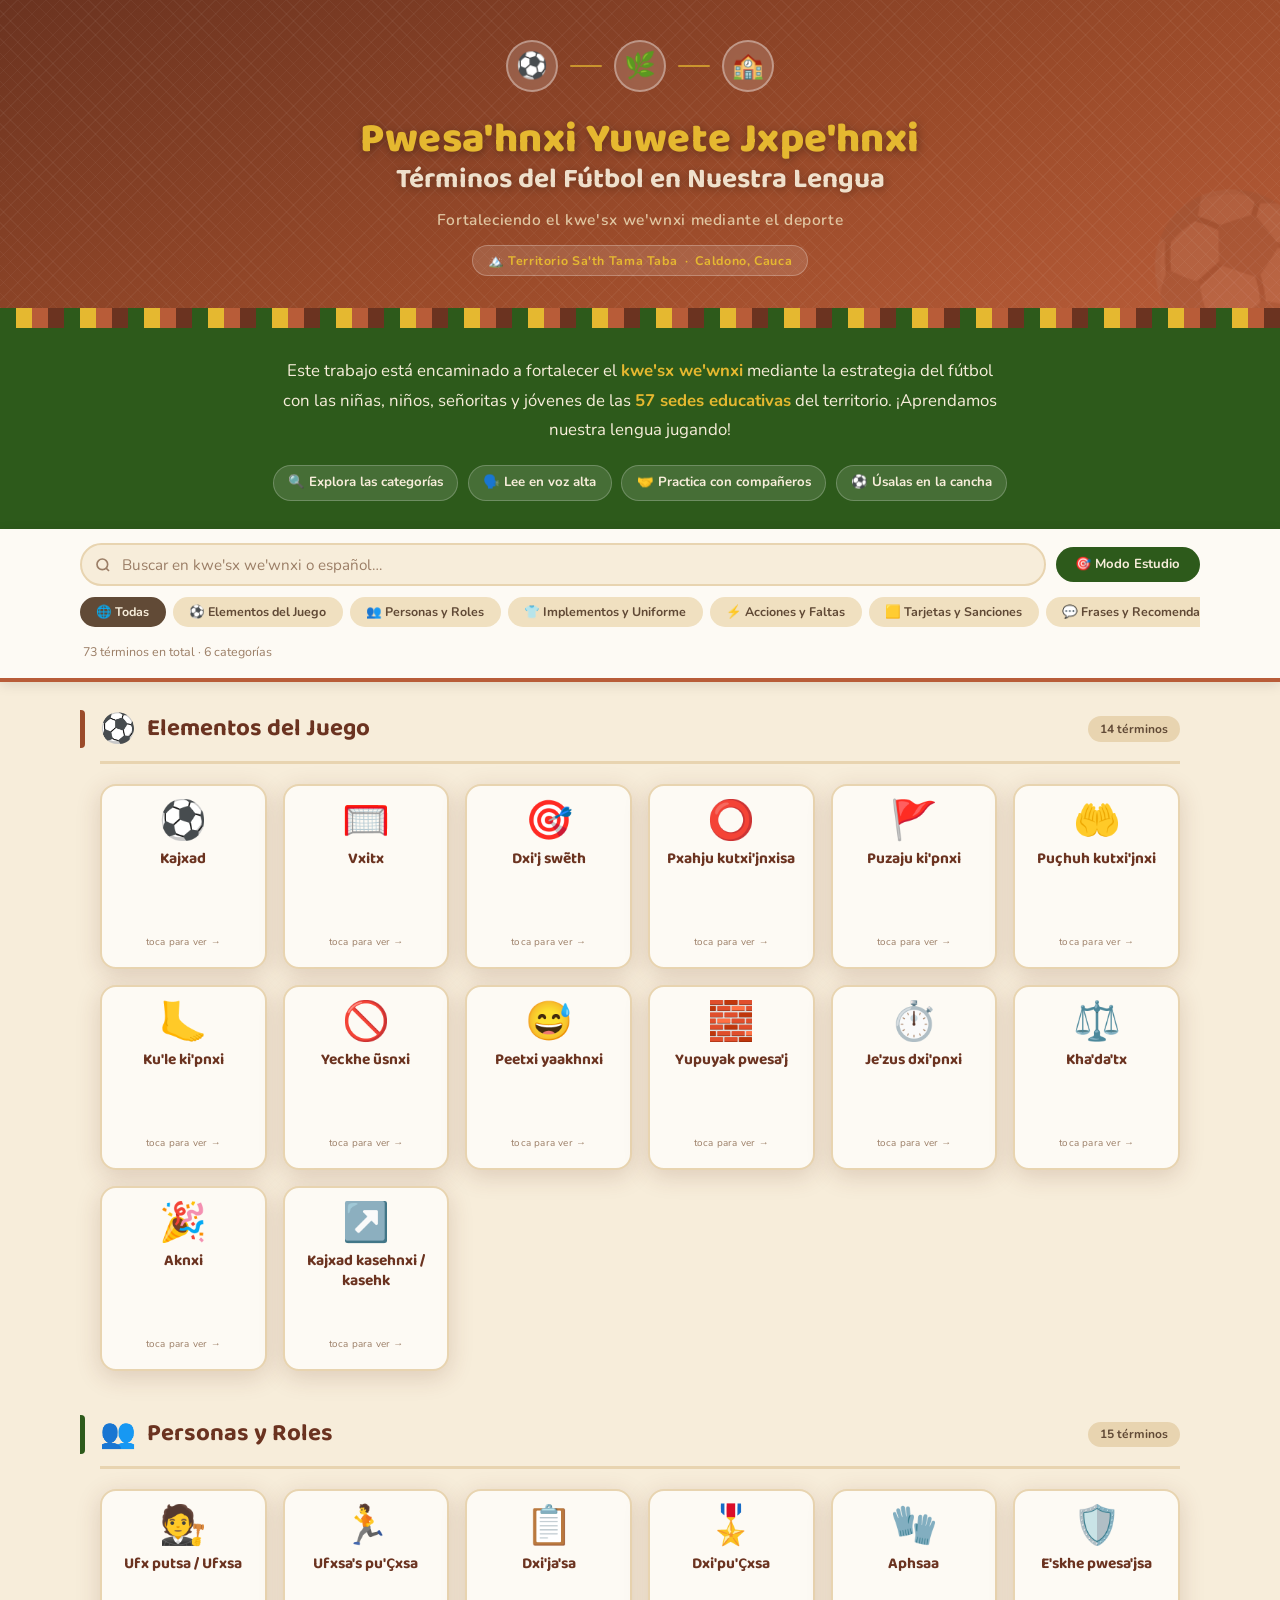
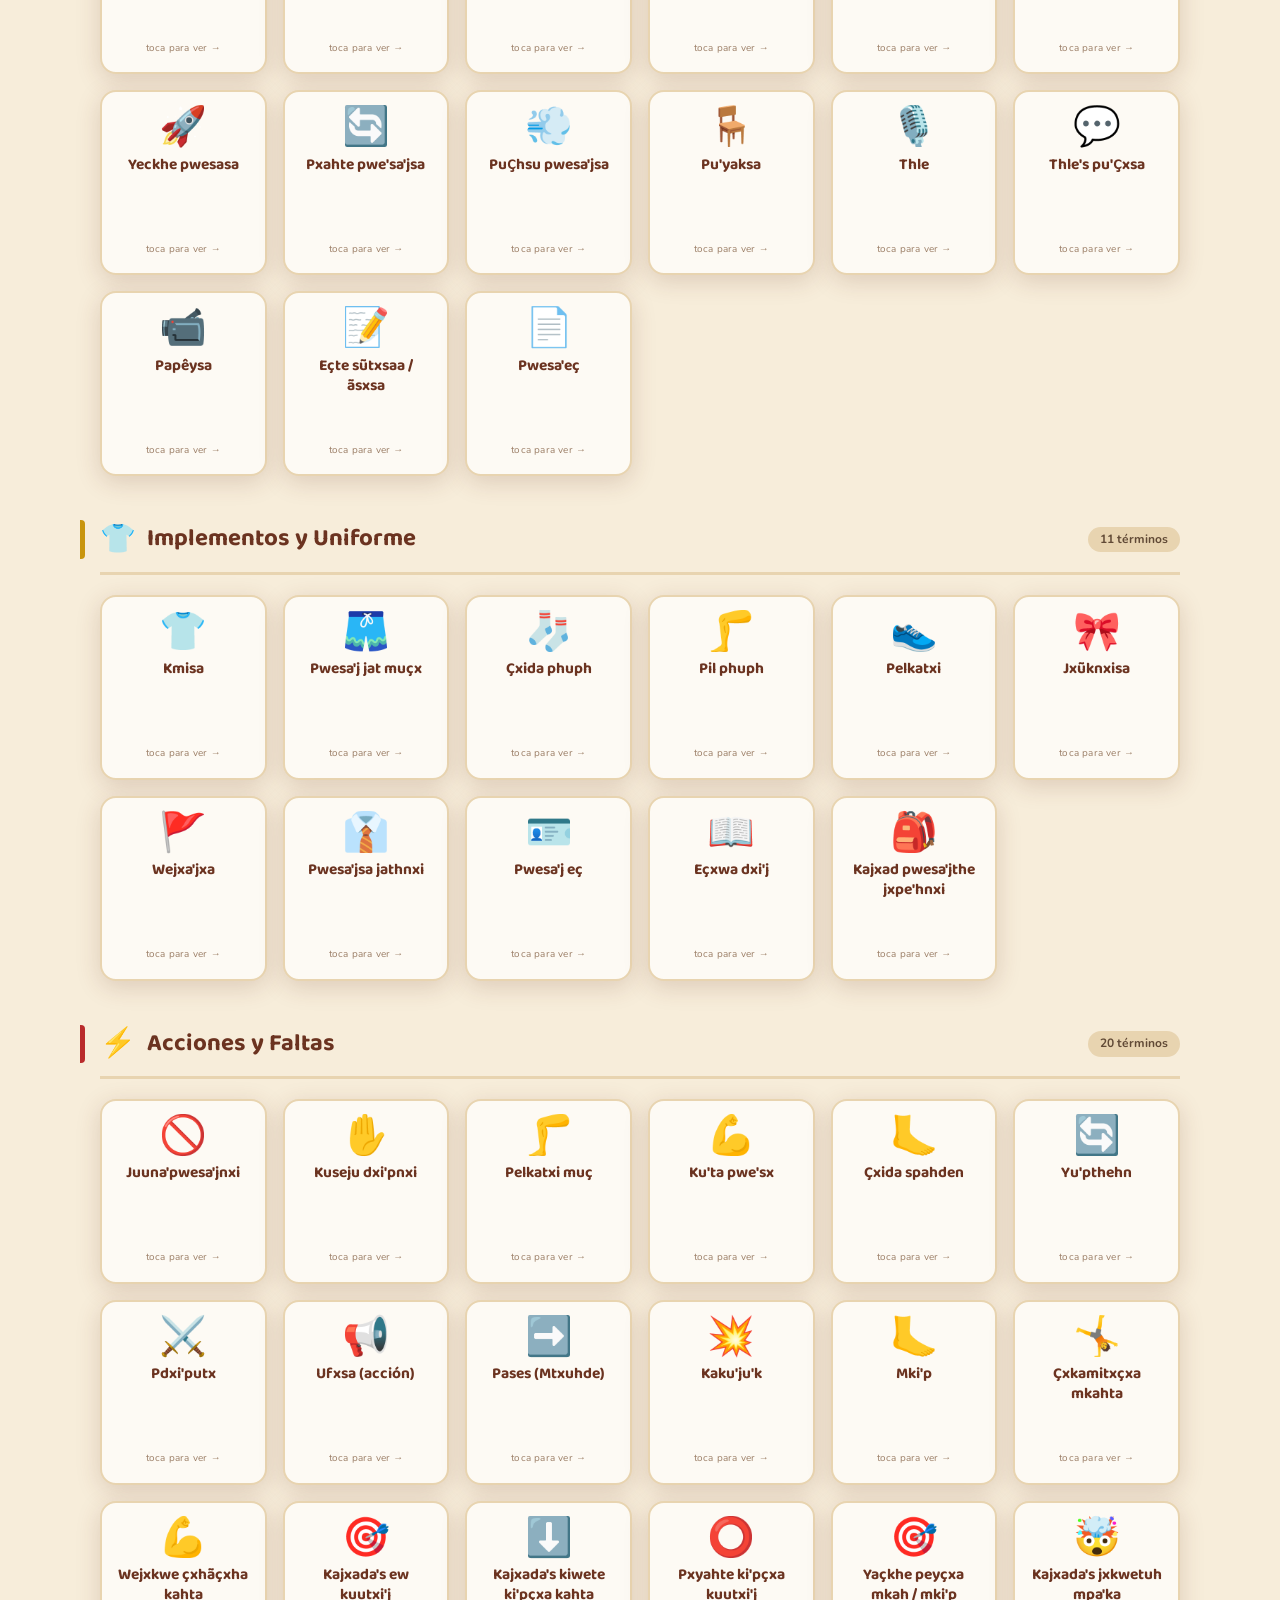
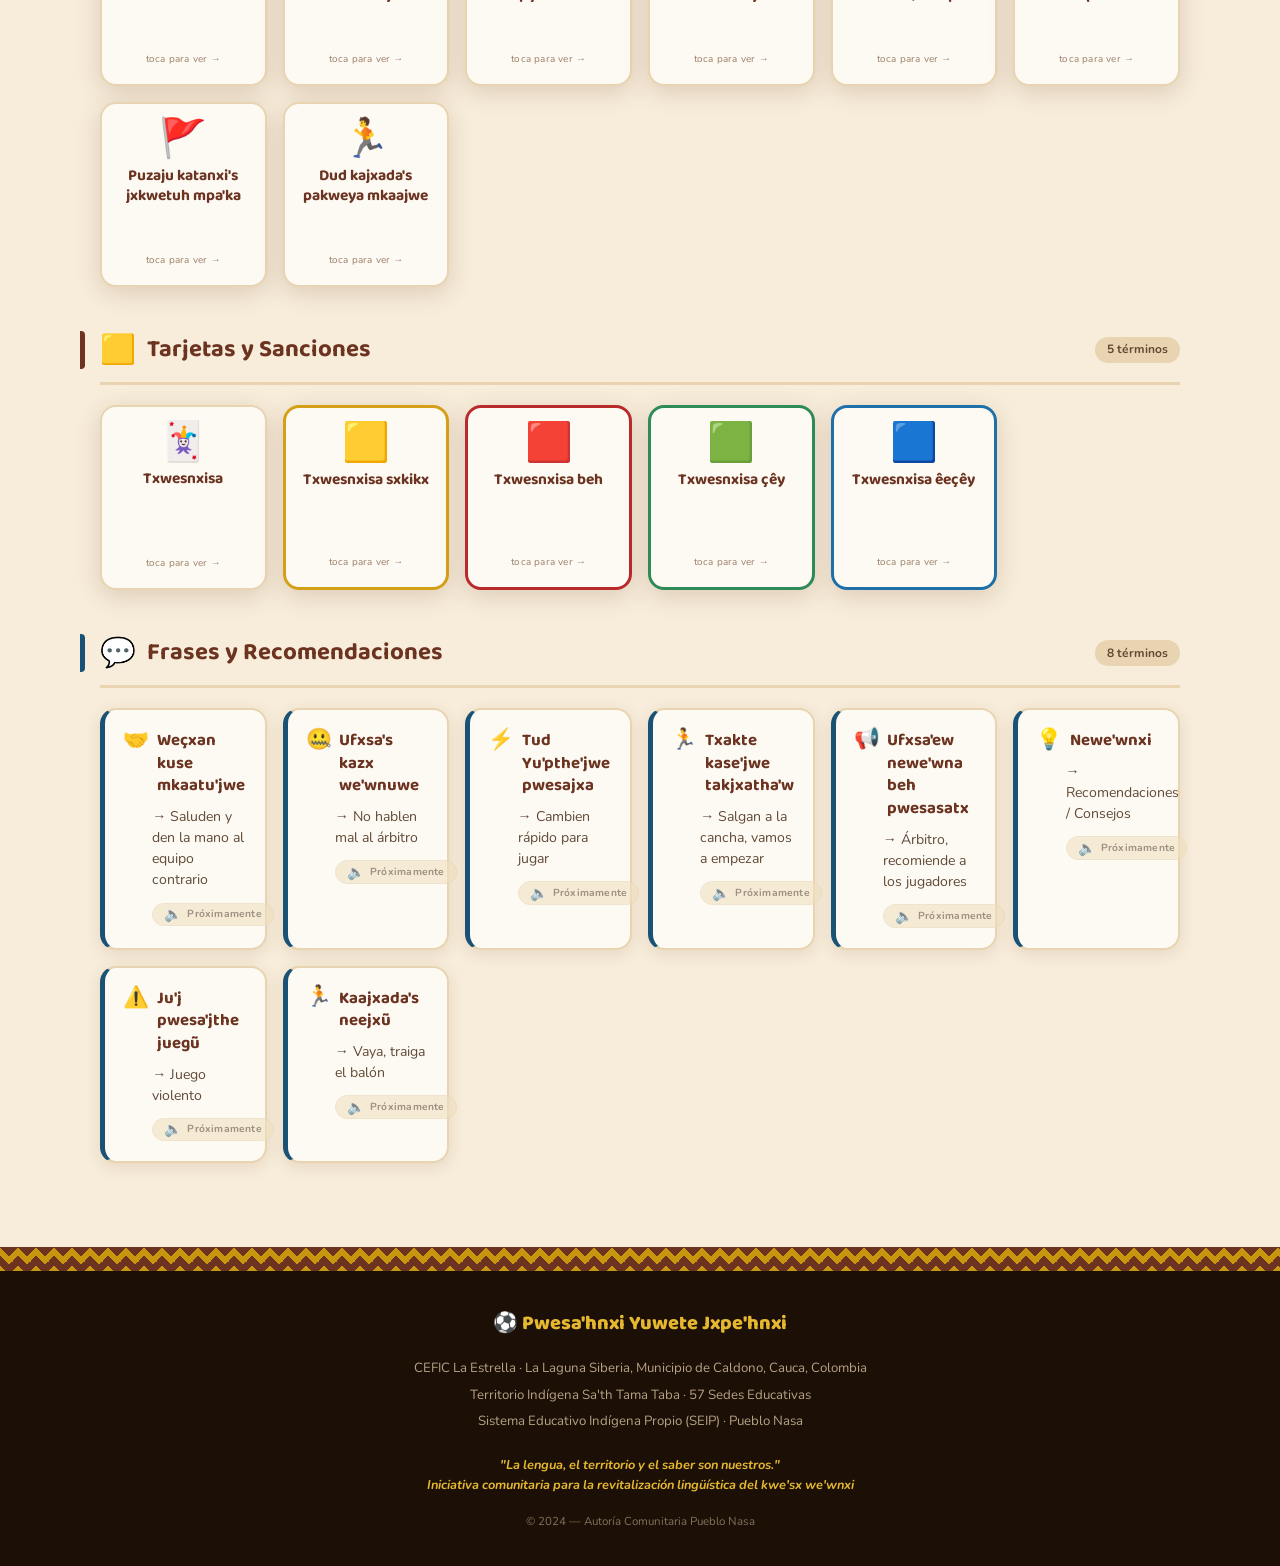
==== index.html @ 9bdb4d35 "Add files via upload" ====
<!DOCTYPE html>
<html lang="es">
<head>
  <meta charset="UTF-8">
  <meta name="viewport" content="width=device-width, initial-scale=1.0">
  <meta name="description" content="Vocabulario de fútbol en kwe'sx we'wnxi — Territorio Sa'th Tama Taba, Caldono, Cauca">
  <meta name="theme-color" content="#6B3320">

  <title>Pwesa'hnxi Yuwete Jxpe'hnxi — Términos del Fútbol</title>

  <!-- Fuentes: Baloo 2 (títulos) + Nunito (cuerpo) -->
  <link rel="preconnect" href="https://fonts.googleapis.com">
  <link rel="preconnect" href="https://fonts.gstatic.com" crossorigin>
  <link href="https://fonts.googleapis.com/css2?family=Baloo+2:wght@500;700;800&family=Nunito:ital,wght@0,400;0,600;0,700;1,400&display=swap" rel="stylesheet">

  <!-- Estilos modulares -->
  <link rel="stylesheet" href="css/variables.css">
  <link rel="stylesheet" href="css/layout.css">
  <link rel="stylesheet" href="css/controls.css">
  <link rel="stylesheet" href="css/cards.css">
  <link rel="stylesheet" href="css/print.css">
</head>

<body>

  <!-- ============================================================
       HEADER
  ============================================================ -->
  <header>
    <div class="header-contenido">
      <div class="header-emblemas">
        <div class="emblema" title="Fútbol" aria-hidden="true">⚽</div>
        <div class="emblema-linea" aria-hidden="true"></div>
        <div class="emblema" title="Pueblo Nasa" aria-hidden="true">🌿</div>
        <div class="emblema-linea" aria-hidden="true"></div>
        <div class="emblema" title="CEFIC La Estrella" aria-hidden="true">🏫</div>
      </div>

      <h1 class="titulo-principal">
        <span class="titulo-nasa">Pwesa'hnxi Yuwete Jxpe'hnxi</span>
        <span class="titulo-esp">Términos del Fútbol en Nuestra Lengua</span>
      </h1>

      <p class="header-subtitulo">
        Fortaleciendo el kwe'sx we'wnxi mediante el deporte
      </p>

      <div class="header-territorio">
        🏔️ Territorio Sa'th Tama Taba &nbsp;·&nbsp; Caldono, Cauca
      </div>
    </div>
  </header>

  <!-- Separador geométrico tipo tejido nasa -->
  <div class="patron-nasa-2" aria-hidden="true"></div>

  <!-- ============================================================
       SECCIÓN INTRODUCTORIA
  ============================================================ -->
  <section class="intro" aria-label="Introducción al proyecto">
    <p class="intro-texto">
      Este trabajo está encaminado a fortalecer el
      <strong>kwe'sx we'wnxi</strong> mediante la estrategia del fútbol
      con las niñas, niños, señoritas y jóvenes de las
      <strong>57 sedes educativas</strong> del territorio.
      ¡Aprendamos nuestra lengua jugando!
    </p>
    <div class="intro-pasos" role="list" aria-label="Pasos para usar esta guía">
      <div class="paso" role="listitem">🔍 Explora las categorías</div>
      <div class="paso" role="listitem">🗣️ Lee en voz alta</div>
      <div class="paso" role="listitem">🤝 Practica con compañeros</div>
      <div class="paso" role="listitem">⚽ Úsalas en la cancha</div>
    </div>
  </section>

  <!-- ============================================================
       CONTROLES (buscador + tabs de categorías — sticky)
  ============================================================ -->
  <div class="controles" id="controles">
    <div class="controles-inner">

      <div class="fila-busqueda">
        <input
          type="search"
          class="buscador"
          id="buscador"
          placeholder="Buscar en kwe'sx we'wnxi o español…"
          autocomplete="off"
          aria-label="Buscar palabras en kwe'sx we'wnxi o español"
        >
        <button
          class="btn-estudio"
          id="btnEstudio"
          aria-pressed="false"
        >
          🎯 Modo Estudio
        </button>
      </div>

      <div
        class="indicador-estudio"
        id="indicadorEstudio"
        role="status"
        aria-live="polite"
      >
        🎯 MODO ESTUDIO ACTIVO — ¡Intenta recordar la palabra antes de voltear la tarjeta!
      </div>

      <nav
        class="tabs-categorias"
        id="tabsCategorias"
        role="tablist"
        aria-label="Filtrar por categoría de vocabulario"
      >
        <!-- Generado dinámicamente por app.js -->
      </nav>

      <div class="conteo-resultados" id="conteoResultados" aria-live="polite"></div>
    </div>
  </div>

  <!-- ============================================================
       CONTENIDO PRINCIPAL — Generado por render.js
  ============================================================ -->
  <main class="contenido-principal" id="contenidoPrincipal" role="main">
    <!-- Las secciones y tarjetas se insertan aquí por JavaScript -->

    <div class="sin-resultados" id="sinResultados" aria-live="assertive" hidden>
      <div class="sin-resultados-icono" aria-hidden="true">🔍</div>
      <p>No se encontraron palabras para
        "<strong id="terminoBuscado"></strong>"
      </p>
      <p class="sin-resultados-ayuda">
        Intenta buscar en kwe'sx we'wnxi o en español.
      </p>
    </div>
  </main>

  <!-- Separador -->
  <div class="patron-nasa" aria-hidden="true"></div>

  <!-- ============================================================
       FOOTER
  ============================================================ -->
  <footer>
    <div class="footer-inner">
      <div class="footer-logo">⚽ Pwesa'hnxi Yuwete Jxpe'hnxi</div>
      <div class="footer-info">
        CEFIC La Estrella · La Laguna Siberia, Municipio de Caldono, Cauca, Colombia<br>
        Territorio Indígena Sa'th Tama Taba · 57 Sedes Educativas<br>
        Sistema Educativo Indígena Propio (SEIP) · Pueblo Nasa
      </div>
      <div class="footer-declaracion">
        "La lengua, el territorio y el saber son nuestros."<br>
        Iniciativa comunitaria para la revitalización lingüística del kwe'sx we'wnxi
      </div>
      <div class="footer-año">© 2024 — Autoría Comunitaria Pueblo Nasa</div>
    </div>
  </footer>

  <!-- ============================================================
       SCRIPTS — Orden de carga importante:
       1. data.js     → define el vocabulario (CATEGORIAS)
       2. audio.js    → define AudioManager (necesita data)
       3. render.js   → funciones de DOM (necesita data + audio)
       4. app.js      → inicializa todo (necesita los tres anteriores)
  ============================================================ -->
  <script src="js/data.js"></script>
  <script src="js/audio.js"></script>
  <script src="js/render.js"></script>
  <script src="js/app.js"></script>

</body>
</html>
---- css/variables.css ----
/*
 * variables.css
 * ─────────────────────────────────────────────────────────────
 * TOKENS DE DISEÑO — Pwesa'hnxi Yuwete Jxpe'hnxi
 * Aquí viven todos los valores reutilizables del sistema visual.
 * Para cambiar el aspecto de la página, edita solo este archivo.
 * ─────────────────────────────────────────────────────────────
 */

:root {

  /* ============================================================
     PALETA DE COLORES — Inspirada en la tierra y el territorio
     del Pueblo Nasa, Caldono, Cauca
  ============================================================ */

  /* Tonos tierra */
  --arcilla:        #6B3320;   /* Café arcilla oscuro — color principal */
  --terracota:      #B85C38;   /* Terracota — acento primario */
  --tierra:         #9B4B2A;   /* Tierra media */
  --tierra-clara:   #D2876A;   /* Tierra suave */

  /* Verdes del bosque */
  --bosque:         #2D5A1B;   /* Verde bosque — categoría Roles */
  --bosque-claro:   #4A8B35;   /* Verde medio */
  --hoja:           #7AB648;   /* Verde hoja */

  /* Amarillos del maíz */
  --maiz:           #C8950E;   /* Amarillo maíz oscuro */
  --maiz-claro:     #E5B830;   /* Amarillo maíz claro */

  /* Neutros cálidos */
  --crema:          #F7EDDA;   /* Fondo base */
  --crema-oscura:   #E8D4B0;   /* Bordes y separadores */
  --crema-media:    #F0E0C0;   /* Fondos secundarios */
  --blanco:         #FDFAF4;   /* Blanco cálido */
  --negro:          #1C0F06;   /* Negro tierra */
  --gris:           #614A36;   /* Texto secundario */
  --gris-claro:     #9B7E66;   /* Texto terciario */

  /* Colores semánticos (sanciones, estados) */
  --rojo-falta:     #B92B2B;   /* Faltas, tarjeta roja */
  --amarillo-tarj:  #D4A017;   /* Tarjeta amarilla */
  --verde-tarj:     #2E8B57;   /* Tarjeta verde */
  --azul-tarj:      #1F6FA8;   /* Tarjeta azul */
  --azul-frase:     #1A5276;   /* Frases y recomendaciones */

  /* ============================================================
     TIPOGRAFÍA
  ============================================================ */
  --font-titulo:    'Baloo 2', 'Comic Sans MS', cursive;
  --font-cuerpo:    'Nunito', 'Trebuchet MS', sans-serif;

  /* ============================================================
     SOMBRAS
  ============================================================ */
  --sombra-suave:   0 4px 16px rgba(107, 51, 32, 0.12);
  --sombra-carta:   0 6px 24px rgba(107, 51, 32, 0.18);
  --sombra-activo:  0 10px 32px rgba(107, 51, 32, 0.28);
  --sombra-sticky:  0 3px 12px rgba(0, 0, 0, 0.10);

  /* ============================================================
     BORDES Y RADIOS
  ============================================================ */
  --radio:          16px;
  --radio-sm:       10px;
  --radio-pill:     50px;

  /* ============================================================
     TRANSICIONES
  ============================================================ */
  --transicion-rapida:  0.18s ease;
  --transicion-media:   0.28s ease;
  --transicion-flip:    0.5s cubic-bezier(0.4, 0, 0.2, 1);
}


/* ============================================================
   RESET Y BASE GLOBAL
============================================================ */
*, *::before, *::after {
  box-sizing: border-box;
  margin: 0;
  padding: 0;
}

html {
  scroll-behavior: smooth;
}

body {
  font-family: var(--font-cuerpo);
  background-color: var(--crema);
  color: var(--negro);
  min-height: 100vh;
  line-height: 1.6;
  overflow-x: hidden;
}

/* Accesibilidad: foco visible claro para teclado */
:focus-visible {
  outline: 3px solid var(--maiz-claro);
  outline-offset: 3px;
  border-radius: var(--radio-sm);
}
---- css/layout.css ----
/*
 * layout.css
 * ─────────────────────────────────────────────────────────────
 * Estructura general de la página:
 * Header · Patrones geométricos · Intro · Contenido principal · Footer
 * ─────────────────────────────────────────────────────────────
 */


/* ============================================================
   PATRONES GEOMÉTRICOS TIPO TEJIDO NASA
   Usados como separadores entre secciones.
   Inspirados en los rombos y franjas del tejido tradicional.
============================================================ */

/* Patrón de rombos (diamante) en tonos tierra y maíz */
.patron-nasa {
  --d: 18px;
  height: 24px;
  background-color: var(--maiz);
  background-image:
    linear-gradient(135deg, var(--arcilla) 25%, transparent 25%),
    linear-gradient(225deg, var(--arcilla) 25%, transparent 25%),
    linear-gradient(315deg, var(--arcilla) 25%, transparent 25%),
    linear-gradient(45deg,  var(--arcilla) 25%, transparent 25%);
  background-size: var(--d) var(--d);
  background-position:
    calc(var(--d) / 2) 0,
    calc(var(--d) / 2) 0,
    0 0,
    0 0;
}

/* Franja tricolor tipo wristband tradicional nasa */
.patron-nasa-2 {
  height: 20px;
  background: repeating-linear-gradient(
    90deg,
    var(--bosque)     0px,  var(--bosque)     16px,
    var(--maiz-claro) 16px, var(--maiz-claro) 32px,
    var(--terracota)  32px, var(--terracota)  48px,
    var(--arcilla)    48px, var(--arcilla)    64px
  );
}


/* ============================================================
   HEADER
============================================================ */
header {
  background: linear-gradient(160deg, var(--arcilla) 0%, var(--tierra) 60%, var(--terracota) 100%);
  color: var(--crema);
  position: relative;
  overflow: hidden;
}

/* Textura de tejido sutil en el fondo */
header::before {
  content: '';
  position: absolute;
  inset: 0;
  background-image:
    repeating-linear-gradient(
       45deg, rgba(255,255,255,0.04) 0px, rgba(255,255,255,0.04) 1px,
       transparent 1px, transparent 10px
    ),
    repeating-linear-gradient(
      -45deg, rgba(255,255,255,0.04) 0px, rgba(255,255,255,0.04) 1px,
       transparent 1px, transparent 10px
    );
  pointer-events: none;
}

/* Balón decorativo de fondo */
header::after {
  content: '⚽';
  position: absolute;
  right: -40px;
  bottom: -30px;
  font-size: 140px;
  opacity: 0.06;
  pointer-events: none;
  line-height: 1;
}

.header-contenido {
  position: relative;
  z-index: 1;
  padding: 2.5rem 1.5rem 2rem;
  text-align: center;
  max-width: 860px;
  margin: 0 auto;
}

/* Fila de emblemas circulares */
.header-emblemas {
  display: flex;
  align-items: center;
  justify-content: center;
  gap: 0.75rem;
  margin-bottom: 1.5rem;
}

.emblema {
  width: 52px;
  height: 52px;
  background: rgba(255, 255, 255, 0.15);
  border: 2px solid rgba(255, 255, 255, 0.35);
  border-radius: 50%;
  display: flex;
  align-items: center;
  justify-content: center;
  font-size: 1.6rem;
  backdrop-filter: blur(4px);
  flex-shrink: 0;
}

.emblema-linea {
  height: 2px;
  width: 32px;
  background: var(--maiz-claro);
  border-radius: 2px;
  opacity: 0.7;
}

/* Títulos del header */
.titulo-principal {
  font-family: var(--font-titulo);
  font-weight: 800;
  line-height: 1.15;
  color: var(--crema);
  text-shadow: 1px 2px 10px rgba(0, 0, 0, 0.35);
  margin-bottom: 0.75rem;
}

.titulo-nasa {
  font-size: clamp(1.5rem, 5.5vw, 2.6rem);
  color: var(--maiz-claro);
  display: block;
  letter-spacing: 0.01em;
}

.titulo-esp {
  font-size: clamp(1.05rem, 3.5vw, 1.75rem);
  display: block;
  font-weight: 700;
  opacity: 0.92;
}

.header-subtitulo {
  font-size: clamp(0.78rem, 2.5vw, 0.97rem);
  color: var(--crema-oscura);
  font-weight: 600;
  letter-spacing: 0.04em;
  opacity: 0.9;
}

/* Etiqueta pill del territorio */
.header-territorio {
  display: inline-flex;
  align-items: center;
  gap: 0.4rem;
  background: rgba(255, 255, 255, 0.12);
  border: 1px solid rgba(255, 255, 255, 0.25);
  border-radius: var(--radio-pill);
  padding: 0.3rem 0.9rem;
  font-size: 0.78rem;
  font-weight: 700;
  color: var(--maiz-claro);
  margin-top: 0.75rem;
  letter-spacing: 0.05em;
}


/* ============================================================
   SECCIÓN INTRODUCTORIA
============================================================ */
.intro {
  background: var(--bosque);
  color: var(--crema);
  padding: 1.75rem 1.5rem;
  text-align: center;
}

.intro-texto {
  max-width: 720px;
  margin: 0 auto;
  font-size: clamp(0.9rem, 2.5vw, 1.05rem);
  line-height: 1.75;
}

.intro-texto strong {
  color: var(--maiz-claro);
}

/* Pasos de uso en pills */
.intro-pasos {
  display: flex;
  flex-wrap: wrap;
  gap: 0.6rem;
  justify-content: center;
  margin-top: 1.25rem;
}

.paso {
  background: rgba(255, 255, 255, 0.12);
  border: 1px solid rgba(255, 255, 255, 0.22);
  border-radius: var(--radio-pill);
  padding: 0.4rem 0.9rem;
  font-size: 0.83rem;
  font-weight: 700;
  display: flex;
  align-items: center;
  gap: 0.35rem;
  transition: background var(--transicion-rapida);
}

.paso:hover {
  background: rgba(255, 255, 255, 0.2);
}


/* ============================================================
   CONTENIDO PRINCIPAL
============================================================ */
.contenido-principal {
  max-width: 1120px;
  margin: 0 auto;
  padding: 1.75rem 1.25rem 2.5rem;
}


/* ============================================================
   SECCIONES DE CATEGORÍA
============================================================ */
.seccion-categoria {
  margin-bottom: 2.75rem;
}

.encabezado-categoria {
  display: flex;
  align-items: center;
  gap: 0.7rem;
  margin-bottom: 1.25rem;
  padding-bottom: 0.8rem;
  border-bottom: 3px solid var(--crema-oscura);
  position: relative;
}

/* Barra de acento de color a la izquierda */
.encabezado-categoria::before {
  content: '';
  position: absolute;
  left: -1.25rem;
  top: 0;
  bottom: 0.8rem;
  width: 5px;
  border-radius: 0 4px 4px 0;
}

/* Colores de acento por categoría */
.cat-color-0::before { background: var(--tierra); }
.cat-color-1::before { background: var(--bosque); }
.cat-color-2::before { background: var(--maiz); }
.cat-color-3::before { background: var(--rojo-falta); }
.cat-color-4::before { background: var(--arcilla); }
.cat-color-5::before { background: var(--azul-frase); }

.icono-categoria {
  font-size: 1.8rem;
  line-height: 1;
  flex-shrink: 0;
}

.nombre-categoria {
  font-family: var(--font-titulo);
  font-size: clamp(1.1rem, 3.5vw, 1.5rem);
  font-weight: 700;
  color: var(--arcilla);
}

.badge-conteo {
  margin-left: auto;
  background: var(--crema-oscura);
  color: var(--gris);
  border-radius: var(--radio-pill);
  padding: 0.2rem 0.75rem;
  font-size: 0.75rem;
  font-weight: 700;
  flex-shrink: 0;
}


/* ============================================================
   SIN RESULTADOS
============================================================ */
.sin-resultados {
  text-align: center;
  padding: 3.5rem 1rem;
  color: var(--gris-claro);
}

/* Se controla con el atributo HTML `hidden` desde JS */
.sin-resultados[hidden] {
  display: none;
}

.sin-resultados-icono {
  font-size: 3rem;
  margin-bottom: 0.75rem;
}

.sin-resultados p {
  font-size: 1.05rem;
  color: var(--gris);
}

.sin-resultados-ayuda {
  font-size: 0.9rem !important;
  margin-top: 0.5rem;
  color: var(--gris-claro) !important;
}


/* ============================================================
   ANIMACIÓN DE ENTRADA DE TARJETAS
============================================================ */
@keyframes entradaArriba {
  from {
    opacity: 0;
    transform: translateY(18px);
  }
  to {
    opacity: 1;
    transform: translateY(0);
  }
}


/* ============================================================
   FOOTER
============================================================ */
footer {
  background: var(--negro);
  color: var(--crema-oscura);
  padding: 2.25rem 1.5rem;
  text-align: center;
}

.footer-inner {
  max-width: 640px;
  margin: 0 auto;
}

.footer-logo {
  font-family: var(--font-titulo);
  font-size: 1.25rem;
  font-weight: 800;
  color: var(--maiz-claro);
  margin-bottom: 1rem;
}

.footer-info {
  font-size: 0.83rem;
  line-height: 2;
  opacity: 0.75;
}

.footer-declaracion {
  margin-top: 1.25rem;
  font-size: 0.8rem;
  color: var(--maiz-claro);
  font-weight: 700;
  font-style: italic;
  line-height: 1.6;
}

.footer-año {
  margin-top: 1rem;
  font-size: 0.72rem;
  opacity: 0.5;
}


/* ============================================================
   RESPONSIVE — Ajustes de layout
============================================================ */
@media (max-width: 480px) {
  .header-contenido {
    padding: 1.75rem 1rem 1.5rem;
  }
  .contenido-principal {
    padding: 1.25rem 0.9rem 2rem;
  }
  .encabezado-categoria::before {
    left: -0.9rem;
  }
}
---- css/controls.css ----
/*
 * controls.css
 * ─────────────────────────────────────────────────────────────
 * Barra de controles sticky: buscador, botón modo estudio,
 * tabs de categorías y contador de resultados.
 * ─────────────────────────────────────────────────────────────
 */


/* ============================================================
   BARRA DE CONTROLES (sticky al hacer scroll)
============================================================ */
.controles {
  background: var(--blanco);
  padding: 0.9rem 1.25rem;
  position: sticky;
  top: 0;
  z-index: 200;
  box-shadow: var(--sombra-sticky);
  border-bottom: 4px solid var(--terracota);
}

.controles-inner {
  max-width: 1120px;
  margin: 0 auto;
  display: flex;
  flex-direction: column;
  gap: 0.7rem;
}


/* ============================================================
   FILA SUPERIOR: buscador + botón modo estudio
============================================================ */
.fila-busqueda {
  display: flex;
  gap: 0.6rem;
  align-items: center;
}

/* Campo de búsqueda */
.buscador {
  flex: 1;
  padding: 0.6rem 1rem 0.6rem 2.5rem;
  border: 2px solid var(--crema-oscura);
  border-radius: var(--radio-pill);
  font-family: var(--font-cuerpo);
  font-size: 0.95rem;
  background-color: var(--crema);
  /* Ícono de lupa incrustado como SVG en data URI */
  background-image: url("data:image/svg+xml,%3Csvg xmlns='http://www.w3.org/2000/svg' width='16' height='16' viewBox='0 0 24 24' fill='none' stroke='%239B7E66' stroke-width='2.5'%3E%3Ccircle cx='11' cy='11' r='8'/%3E%3Cpath d='m21 21-4.35-4.35'/%3E%3C/svg%3E");
  background-repeat: no-repeat;
  background-position: 0.8rem center;
  color: var(--negro);
  outline: none;
  transition:
    border-color var(--transicion-rapida),
    box-shadow var(--transicion-rapida);
  -webkit-appearance: none;
  appearance: none;
}

/* Limpiar el botón nativo del input[type=search] en WebKit */
.buscador::-webkit-search-cancel-button {
  -webkit-appearance: none;
  appearance: none;
}

.buscador:focus {
  border-color: var(--terracota);
  box-shadow: 0 0 0 3px rgba(184, 92, 56, 0.15);
}

.buscador::placeholder {
  color: var(--gris-claro);
}

/* Botón de modo estudio */
.btn-estudio {
  background: var(--bosque);
  color: var(--crema);
  border: 2px solid transparent;
  border-radius: var(--radio-pill);
  padding: 0.58rem 1.1rem;
  font-family: var(--font-cuerpo);
  font-size: 0.82rem;
  font-weight: 700;
  cursor: pointer;
  transition:
    background var(--transicion-rapida),
    transform var(--transicion-rapida);
  white-space: nowrap;
  display: flex;
  align-items: center;
  gap: 0.35rem;
  line-height: 1;
}

.btn-estudio:hover {
  background: var(--bosque-claro);
  transform: translateY(-1px);
}

/* Estado activo del modo estudio */
.btn-estudio.activo {
  background: var(--maiz);
  color: var(--negro);
  border-color: var(--maiz);
}

.btn-estudio.activo:hover {
  background: var(--maiz-claro);
}


/* ============================================================
   BANNER DE MODO ESTUDIO
============================================================ */
.indicador-estudio {
  display: none;   /* oculto por defecto */
  background: linear-gradient(90deg, var(--maiz), var(--maiz-claro));
  color: var(--negro);
  text-align: center;
  padding: 0.35rem;
  font-size: 0.82rem;
  font-weight: 700;
  border-radius: var(--radio-sm);
  animation: pulso 2s infinite;
}

.indicador-estudio.visible {
  display: block;
}

@keyframes pulso {
  0%, 100% { opacity: 1; }
  50%       { opacity: 0.7; }
}


/* ============================================================
   TABS DE CATEGORÍAS
============================================================ */
.tabs-categorias {
  display: flex;
  gap: 0.45rem;
  overflow-x: auto;
  padding-bottom: 2px;
  /* Ocultar scrollbar pero mantener scroll táctil */
  scrollbar-width: none;
  -ms-overflow-style: none;
}

.tabs-categorias::-webkit-scrollbar {
  display: none;
}

/* Tab individual */
.tab {
  background: var(--crema-media);
  color: var(--gris);
  border: 2px solid transparent;
  border-radius: var(--radio-pill);
  padding: 0.42rem 0.9rem;
  font-family: var(--font-cuerpo);
  font-size: 0.78rem;
  font-weight: 700;
  cursor: pointer;
  transition:
    background var(--transicion-rapida),
    border-color var(--transicion-rapida),
    color var(--transicion-rapida);
  white-space: nowrap;
  display: flex;
  align-items: center;
  gap: 0.3rem;
  line-height: 1;
}

.tab:hover {
  background: var(--crema);
  border-color: var(--terracota);
  color: var(--terracota);
}

/* Estado activo — color base */
.tab.activo {
  color: var(--crema);
}

/* Colores activos específicos por categoría */
.tab[data-cat="-1"].activo { background: var(--gris);       border-color: var(--gris); }
.tab[data-cat="0"].activo  { background: var(--tierra);     border-color: var(--tierra); }
.tab[data-cat="1"].activo  { background: var(--bosque);     border-color: var(--bosque); }
.tab[data-cat="2"].activo  { background: var(--maiz);       border-color: var(--maiz); color: var(--negro); }
.tab[data-cat="3"].activo  { background: var(--rojo-falta); border-color: var(--rojo-falta); }
.tab[data-cat="4"].activo  { background: var(--arcilla);    border-color: var(--arcilla); }
.tab[data-cat="5"].activo  { background: var(--azul-frase); border-color: var(--azul-frase); }


/* ============================================================
   CONTADOR DE RESULTADOS
============================================================ */
.conteo-resultados {
  font-size: 0.78rem;
  color: var(--gris-claro);
  padding: 0.1rem 0.2rem;
}


/* ============================================================
   RESPONSIVE — Controles en pantallas anchas
============================================================ */
@media (min-width: 769px) {
  .controles-inner {
    flex-direction: row;
    flex-wrap: wrap;
    align-items: center;
  }

  .fila-busqueda {
    flex: 1;
    min-width: 280px;
  }

  /* Estos elementos ocupan toda la fila */
  .indicador-estudio,
  .conteo-resultados,
  .tabs-categorias {
    width: 100%;
  }
}
---- css/cards.css ----
/*
 * cards.css
 * ─────────────────────────────────────────────────────────────
 * Tarjetas de vocabulario (flip cards) y tarjetas de frases.
 * Incluye estilos del botón de audio y el estado modo estudio.
 * ─────────────────────────────────────────────────────────────
 */


/* ============================================================
   GRILLAS DE TARJETAS
============================================================ */
.grilla {
  display: grid;
  grid-template-columns: repeat(auto-fill, minmax(155px, 1fr));
  gap: 1rem;
}

/* Grilla más ancha para frases largas */
.grilla-frases {
  grid-template-columns: repeat(auto-fill, minmax(290px, 1fr));
}

/* Responsive */
@media (max-width: 480px) {
  .grilla        { grid-template-columns: repeat(2, 1fr); }
  .grilla-frases { grid-template-columns: 1fr; }
}

@media (min-width: 481px) and (max-width: 768px) {
  .grilla { grid-template-columns: repeat(3, 1fr); }
}

@media (min-width: 769px) {
  .grilla { grid-template-columns: repeat(auto-fill, minmax(165px, 1fr)); }
}


/* ============================================================
   FLIP CARD — Tarjeta volteadora (categorías 0 a 4)
============================================================ */
.flip-card {
  perspective: 1200px;
  height: 185px;
  cursor: pointer;
  animation: entradaArriba 0.38s ease both;
}

@media (max-width: 480px) {
  .flip-card { height: 165px; }
}

/* Contenedor del volteo */
.flip-inner {
  position: relative;
  width: 100%;
  height: 100%;
  transition: transform var(--transicion-flip);
  transform-style: preserve-3d;
}

/* Cuando la tarjeta está "volteada" */
.flip-card.volteada .flip-inner {
  transform: rotateY(180deg);
}

/* Estilos compartidos: frente y dorso */
.flip-frente,
.flip-dorso {
  position: absolute;
  inset: 0;
  backface-visibility: hidden;
  -webkit-backface-visibility: hidden;
  border-radius: var(--radio);
  display: flex;
  flex-direction: column;
  align-items: center;
  justify-content: center;
  text-align: center;
  padding: 1rem 0.9rem;
  box-shadow: var(--sombra-carta);
  transition: box-shadow var(--transicion-media);
}

.flip-card:hover .flip-frente,
.flip-card:hover .flip-dorso {
  box-shadow: var(--sombra-activo);
}

/* FRENTE — blanco cálido con borde crema */
.flip-frente {
  background: var(--blanco);
  border: 2px solid var(--crema-oscura);
}

/* DORSO — rotado 180° (siempre oculto hasta voltear) */
.flip-dorso {
  transform: rotateY(180deg);
  color: var(--crema);
}

/* ── Colores de dorso por categoría ── */
.cat-0 .flip-dorso {
  background: linear-gradient(140deg, var(--arcilla), var(--terracota));
  border: 2px solid var(--arcilla);
}
.cat-1 .flip-dorso {
  background: linear-gradient(140deg, var(--bosque), var(--bosque-claro));
  border: 2px solid var(--bosque);
}
.cat-2 .flip-dorso {
  background: linear-gradient(140deg, #9A700A, var(--maiz));
  border: 2px solid var(--maiz);
  color: var(--negro);
}
.cat-3 .flip-dorso {
  background: linear-gradient(140deg, #7A1A1A, var(--rojo-falta));
  border: 2px solid var(--rojo-falta);
}
.cat-4 .flip-dorso {
  background: linear-gradient(140deg, var(--arcilla), #4A3020);
  border: 2px solid var(--arcilla);
}
.cat-5 .flip-dorso {
  background: linear-gradient(140deg, #0F3A5C, var(--azul-frase));
  border: 2px solid var(--azul-frase);
}

/* ── Bordes de color en tarjetas de sanciones ── */
.cat-4 .flip-frente[data-tipo="amarilla"] { border-color: var(--amarillo-tarj); border-width: 3px; }
.cat-4 .flip-frente[data-tipo="roja"]     { border-color: var(--rojo-falta);    border-width: 3px; }
.cat-4 .flip-frente[data-tipo="verde"]    { border-color: var(--verde-tarj);    border-width: 3px; }
.cat-4 .flip-frente[data-tipo="azul"]     { border-color: var(--azul-tarj);     border-width: 3px; }


/* ============================================================
   CONTENIDO DE LAS TARJETAS
============================================================ */

/* Icono grande (emoji) */
.icono-carta {
  font-size: 2.4rem;
  line-height: 1;
  margin-bottom: 0.5rem;
  transition: transform var(--transicion-media);
}

.flip-card:hover .icono-carta {
  transform: scale(1.08);
}

@media (max-width: 480px) {
  .icono-carta { font-size: 2rem; }
}

/* Palabra en kwe'sx we'wnxi (frente) */
.palabra-nasa {
  font-family: var(--font-titulo);
  font-size: clamp(0.8rem, 2.2vw, 0.97rem);
  font-weight: 700;
  color: var(--arcilla);
  line-height: 1.3;
  word-break: break-word;
  hyphens: auto;
  transition: opacity var(--transicion-media);
}

/* En modo estudio, ocultar la palabra en el FRENTE */
body.modo-estudio .flip-frente .palabra-nasa {
  opacity: 0;
}

/* Hint "toca para ver" */
.pista-toca {
  font-size: 0.62rem;
  color: var(--gris-claro);
  margin-top: auto;
  padding-top: 0.5rem;
  letter-spacing: 0.02em;
}

/* Traducción al español (dorso) */
.traduccion {
  font-family: var(--font-titulo);
  font-size: clamp(0.85rem, 2.2vw, 1rem);
  font-weight: 700;
  line-height: 1.3;
  margin-bottom: 0.35rem;
}

/* Palabra nasa en el dorso (más pequeña, de referencia) */
.palabra-nasa-small {
  font-size: 0.72rem;
  opacity: 0.82;
  font-style: italic;
  line-height: 1.3;
  word-break: break-word;
}


/* ============================================================
   BOTÓN DE AUDIO
   Aparece en el dorso de las flip cards y en las tarjetas de frases.
============================================================ */
.btn-audio {
  margin-top: 0.55rem;
  background: rgba(255, 255, 255, 0.18);
  border: 1px solid rgba(255, 255, 255, 0.35);
  border-radius: var(--radio-pill);
  padding: 0.22rem 0.7rem;
  font-size: 0.65rem;
  color: inherit;
  display: flex;
  align-items: center;
  gap: 0.3rem;
  font-family: var(--font-cuerpo);
  font-weight: 700;
  cursor: pointer;
  transition:
    background var(--transicion-rapida),
    transform var(--transicion-rapida),
    opacity var(--transicion-rapida);
  letter-spacing: 0.02em;
  line-height: 1;
}

/* Estado: con audio disponible */
.btn-audio.disponible {
  background: rgba(255, 255, 255, 0.28);
  border-color: rgba(255, 255, 255, 0.6);
  cursor: pointer;
  opacity: 1;
}

.btn-audio.disponible:hover {
  background: rgba(255, 255, 255, 0.45);
  transform: scale(1.04);
}

/* Estado: reproduciendo */
.btn-audio.reproduciendo {
  background: rgba(255, 255, 255, 0.5);
  animation: latido 0.8s infinite;
}

@keyframes latido {
  0%, 100% { transform: scale(1); }
  50%       { transform: scale(1.06); }
}

/* Estado: próximamente (sin audio aún) */
.btn-audio.proximo {
  opacity: 0.6;
  cursor: not-allowed;
}

/* Ícono dentro del botón de audio */
.audio-icono {
  font-size: 0.9rem;
  line-height: 1;
}

/* Texto del botón */
.audio-texto {
  font-size: 0.64rem;
}


/* ============================================================
   TARJETA DE FRASE (categoría 5 — sin volteo)
============================================================ */
.frase-card {
  background: var(--blanco);
  border: 2px solid var(--crema-oscura);
  border-left: 5px solid var(--azul-frase);
  border-radius: var(--radio);
  padding: 1.25rem 1.1rem;
  box-shadow: var(--sombra-suave);
  cursor: default;
  transition:
    transform var(--transicion-media),
    box-shadow var(--transicion-media);
  animation: entradaArriba 0.38s ease both;
}

.frase-card:hover {
  transform: translateY(-3px);
  box-shadow: var(--sombra-activo);
}

/* Texto principal de la frase en kwe'sx we'wnxi */
.frase-nasa {
  font-family: var(--font-titulo);
  font-size: clamp(0.92rem, 2.5vw, 1.05rem);
  font-weight: 700;
  color: var(--arcilla);
  display: flex;
  align-items: flex-start;
  gap: 0.5rem;
  margin-bottom: 0.5rem;
  line-height: 1.35;
}

.frase-icono {
  font-size: 1.3rem;
  flex-shrink: 0;
  line-height: 1;
  margin-top: 0.05rem;
}

/* Traducción al español de la frase */
.frase-traduccion {
  font-size: 0.88rem;
  color: var(--gris);
  padding-left: 1.85rem;
  line-height: 1.5;
  transition: opacity var(--transicion-media);
}

/* En modo estudio, ocultar la traducción de las frases */
body.modo-estudio .frase-traduccion {
  opacity: 0;
}

/* Botón de audio en tarjetas de frase (sobre fondo blanco) */
.frase-card .btn-audio {
  background: var(--crema-media);
  border: 1px solid var(--crema-oscura);
  color: var(--gris);
  margin-top: 0.75rem;
  margin-left: 1.85rem;
}

.frase-card .btn-audio.disponible {
  background: var(--bosque);
  border-color: var(--bosque);
  color: var(--crema);
}

.frase-card .btn-audio.disponible:hover {
  background: var(--bosque-claro);
}

.frase-card .btn-audio.reproduciendo {
  background: var(--bosque-claro);
  color: var(--crema);
}
---- css/print.css ----
/*
 * print.css
 * ─────────────────────────────────────────────────────────────
 * Estilos para impresión en papel.
 * Se activa automáticamente con Ctrl+P / Cmd+P.
 * Genera un material físico de respaldo con ambas caras visibles.
 * ─────────────────────────────────────────────────────────────
 */

@media print {

  /* ── Elementos a ocultar en impresión ── */
  .controles,
  .btn-audio,
  .pista-toca,
  .intro-pasos,
  .indicador-estudio,
  .patron-nasa,
  .patron-nasa-2 {
    display: none !important;
  }

  /* ── Reset para impresión ── */
  body {
    background: white;
    font-size: 11pt;
    color: black;
  }

  /* ── Header simplificado ── */
  header {
    background: none !important;
    color: black !important;
    padding: 1rem;
    border-bottom: 3px solid black;
  }

  header::before,
  header::after {
    display: none;
  }

  .titulo-nasa         { color: black !important; font-size: 16pt; }
  .titulo-esp          { color: black !important; font-size: 12pt; }
  .header-subtitulo,
  .header-territorio   { color: black !important; opacity: 0.7; }

  .emblema             { border: 1px solid black; background: none !important; }
  .emblema-linea       { background: black !important; }

  /* ── Intro ── */
  .intro {
    background: none !important;
    color: black !important;
    border: 1px solid black;
    margin: 0.5rem;
    border-radius: 8px;
  }

  .intro-texto strong {
    color: black !important;
    text-decoration: underline;
  }

  /* ── Grillas compactas ── */
  .grilla {
    grid-template-columns: repeat(4, 1fr) !important;
    gap: 0.5rem !important;
  }

  .grilla-frases {
    grid-template-columns: repeat(2, 1fr) !important;
  }

  /* ── Flip cards: mostrar ambas caras ── */
  .flip-card {
    height: auto !important;
    min-height: 100px;
    page-break-inside: avoid;
    break-inside: avoid;
    border: 1px solid #ccc;
    border-radius: 8px;
    overflow: hidden;
    cursor: default;
  }

  /* Desactivar el mecanismo 3D para impresión */
  .flip-inner {
    transform: none !important;
    position: static !important;
    display: block;
    height: auto !important;
    transform-style: flat !important;
  }

  /* Mostrar el frente normalmente */
  .flip-frente {
    position: static !important;
    backface-visibility: visible !important;
    -webkit-backface-visibility: visible !important;
    transform: none !important;
    border-radius: 0;
    border: none;
    box-shadow: none;
    padding: 0.75rem 0.5rem 0.4rem;
  }

  /* Mostrar el dorso (normalmente estaría oculto) */
  .flip-dorso {
    position: static !important;
    backface-visibility: visible !important;
    -webkit-backface-visibility: visible !important;
    transform: none !important;
    color: black !important;
    background: #f0f0f0 !important;
    border: none !important;
    border-top: 1px solid #ccc !important;
    border-radius: 0 !important;
    box-shadow: none !important;
    padding: 0.4rem 0.5rem 0.75rem;
  }

  /* Asegurar visibilidad de textos en impresión */
  .palabra-nasa           { color: black !important; opacity: 1 !important; }
  .nombre-categoria       { color: black !important; }
  .titulo-principal       { color: black !important; }
  .frase-traduccion       { opacity: 1 !important; }

  /* ── Tarjetas de frases ── */
  .frase-card {
    border: 1px solid #ccc !important;
    border-left: 3px solid #555 !important;
    box-shadow: none !important;
    page-break-inside: avoid;
    break-inside: avoid;
  }

  /* ── Footer ── */
  footer {
    background: none !important;
    color: black !important;
    border-top: 2px solid black;
    font-size: 9pt;
  }

  .footer-logo        { color: black !important; }
  .footer-declaracion { color: black !important; }
  .footer-info        { opacity: 1; }

  /* ── Encabezados de categorías ── */
  .encabezado-categoria::before {
    background: #555 !important;
  }

  .badge-conteo {
    background: #ddd;
    color: #333;
  }

  /* Márgenes de página */
  @page {
    margin: 1.5cm 1.2cm;
  }
}
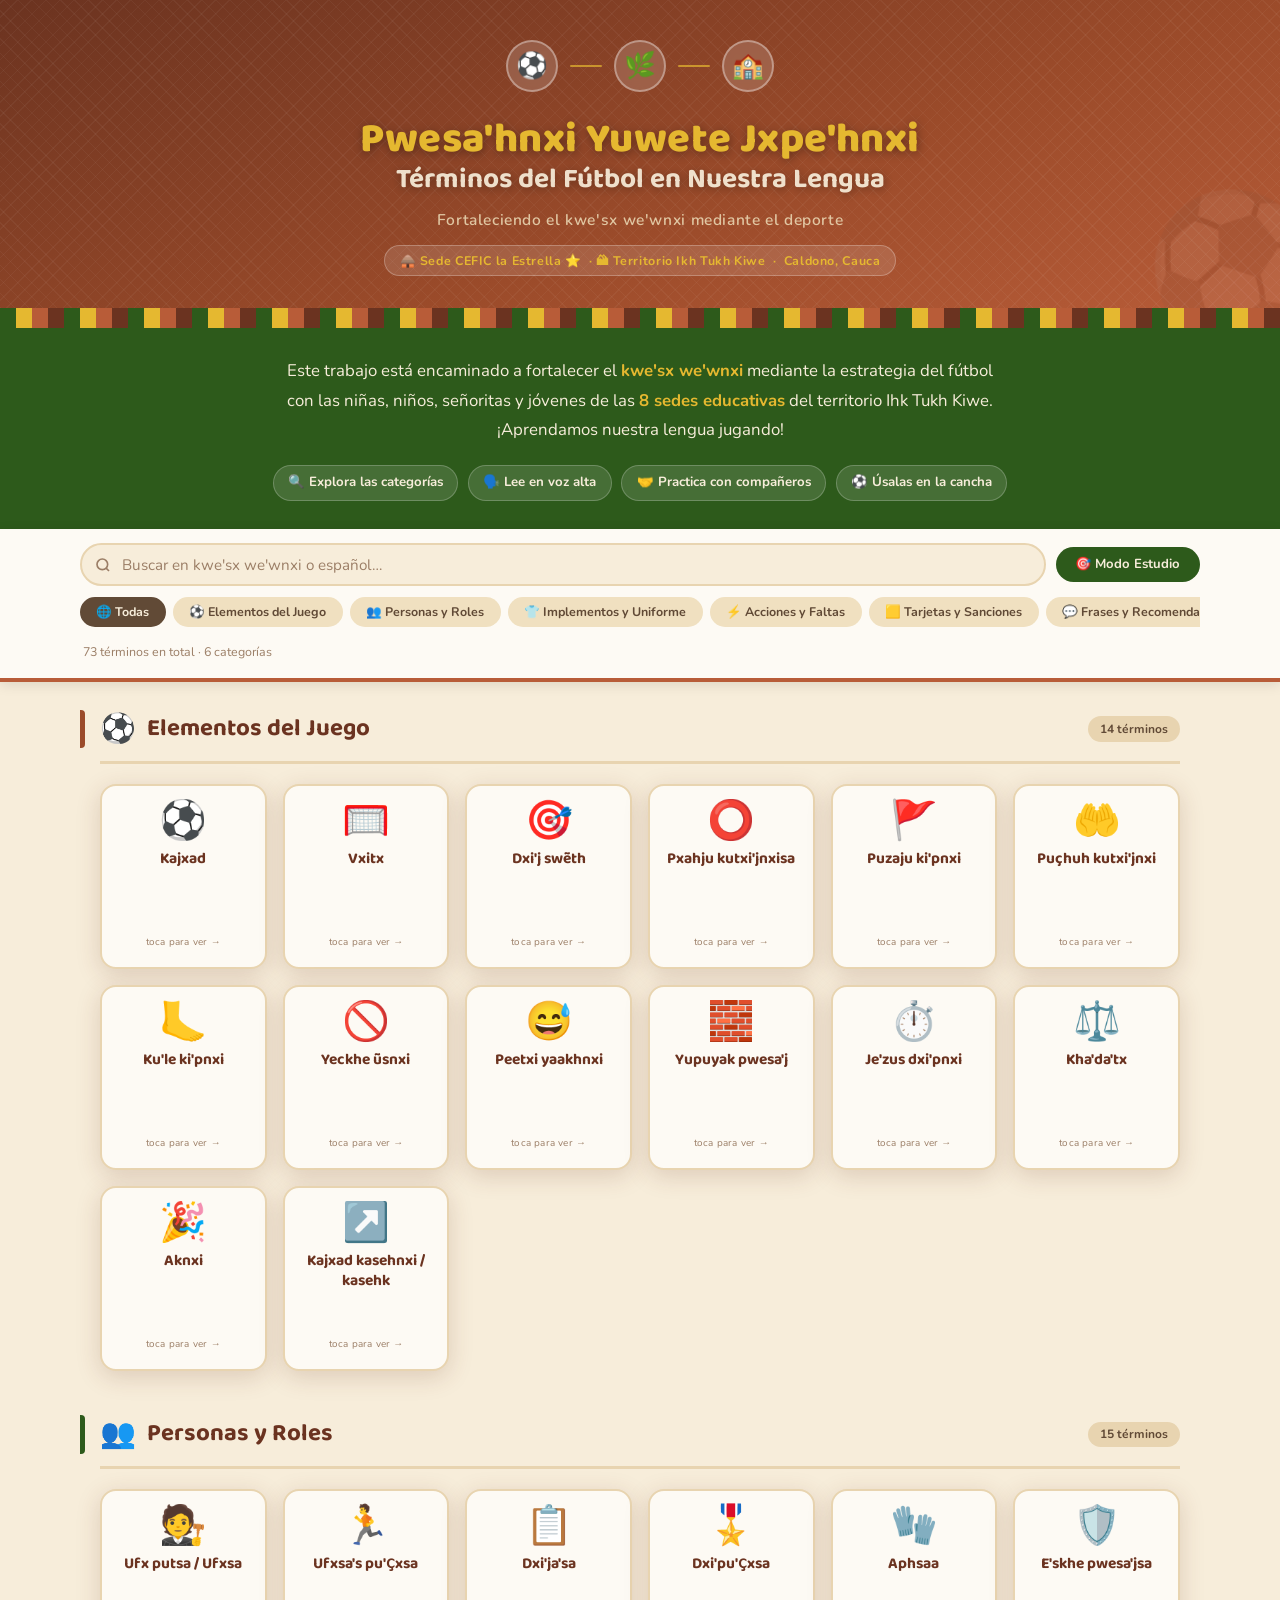
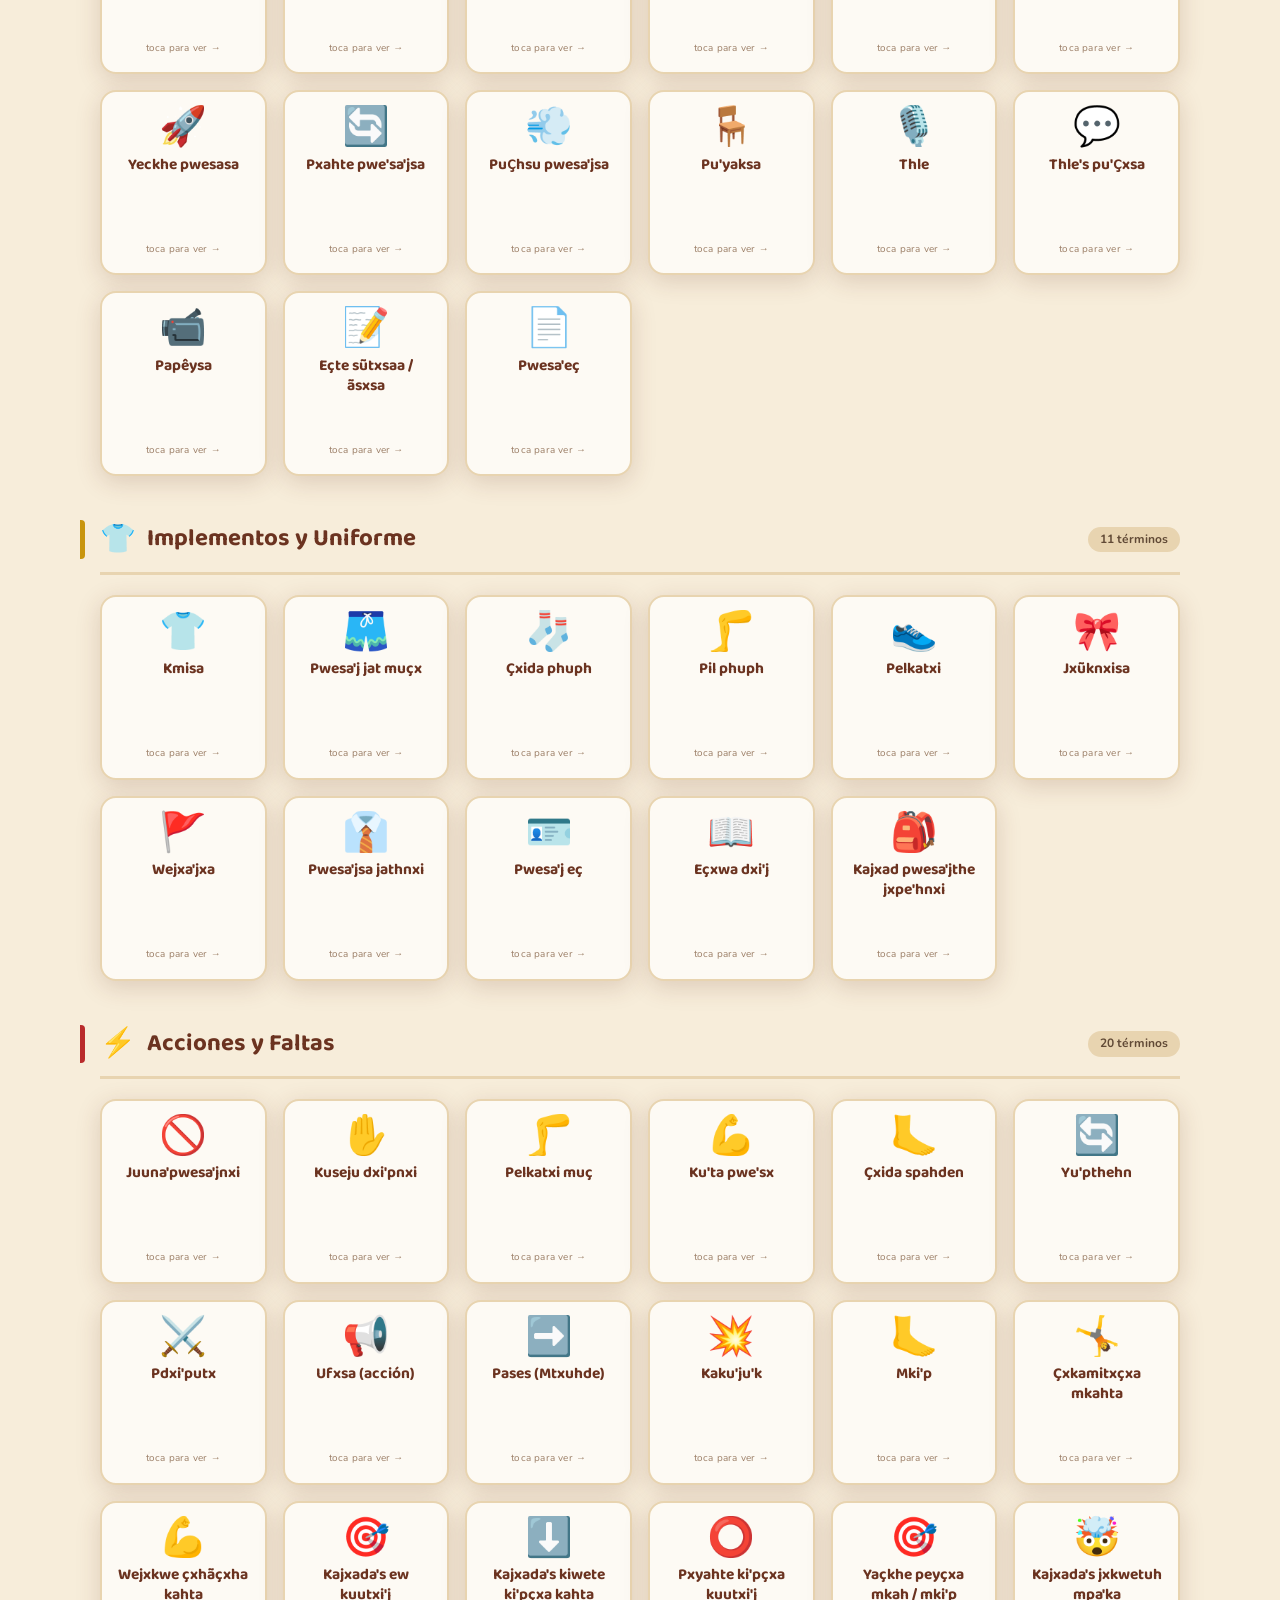
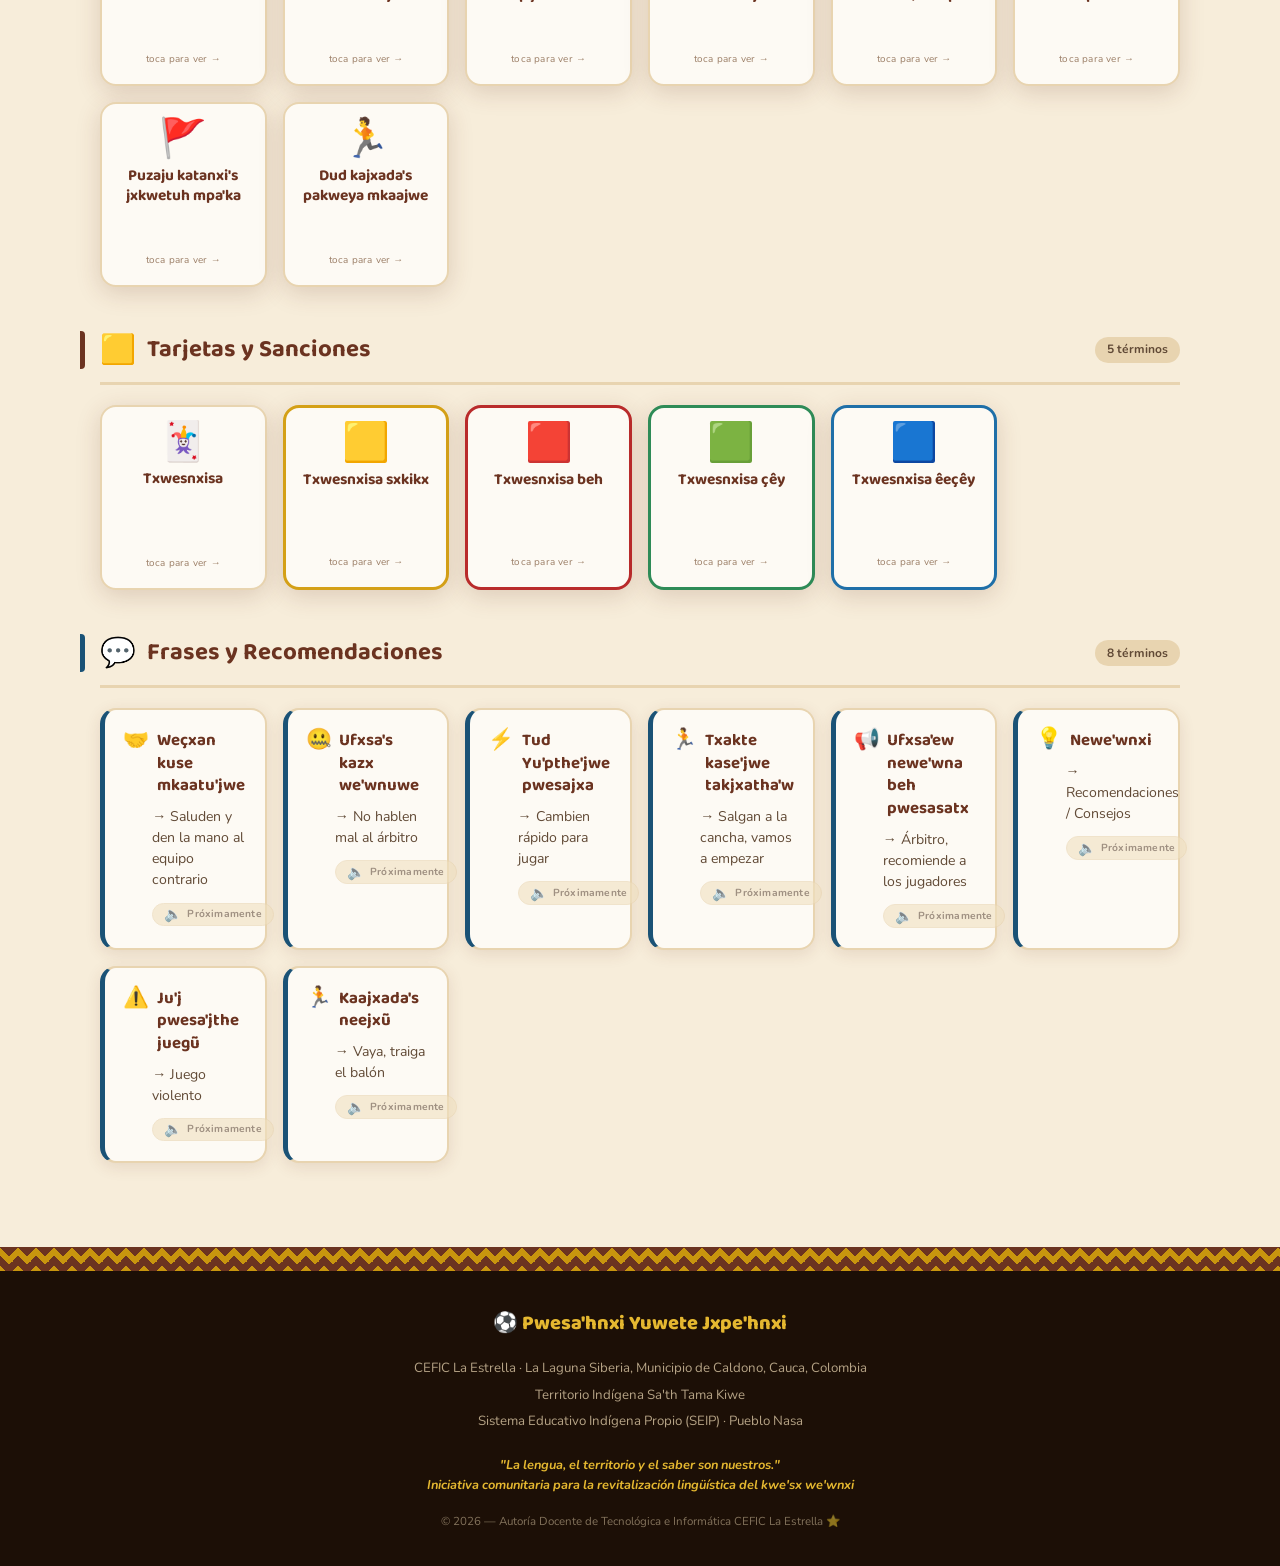
==== commit 84aba694: "Update index.html Ajuste de información, escritura y iconos" ====
--- a/index.html
+++ b/index.html
@@ -3,7 +3,7 @@
 <head>
   <meta charset="UTF-8">
   <meta name="viewport" content="width=device-width, initial-scale=1.0">
-  <meta name="description" content="Vocabulario de fútbol en kwe'sx we'wnxi — Territorio Sa'th Tama Taba, Caldono, Cauca">
+  <meta name="description" content="Vocabulario de fútbol en kwe'sx we'wnxi — Sede CEFIC la Estrella ⭐️, Territorio Ikh Tukh Kiwe, Caldono, Cauca">
   <meta name="theme-color" content="#6B3320">
 
   <title>Pwesa'hnxi Yuwete Jxpe'hnxi — Términos del Fútbol</title>
@@ -46,7 +46,7 @@
       </p>
 
       <div class="header-territorio">
-        🏔️ Territorio Sa'th Tama Taba &nbsp;·&nbsp; Caldono, Cauca
+        🛖 Sede CEFIC la Estrella ⭐️ &nbsp;·&nbsp;🏔 Territorio Ikh Tukh Kiwe &nbsp;·&nbsp; Caldono, Cauca
       </div>
     </div>
   </header>
@@ -62,7 +62,7 @@
       Este trabajo está encaminado a fortalecer el
       <strong>kwe'sx we'wnxi</strong> mediante la estrategia del fútbol
       con las niñas, niños, señoritas y jóvenes de las
-      <strong>57 sedes educativas</strong> del territorio.
+      <strong> 8 sedes educativas</strong> del territorio Ihk Tukh Kiwe.
       ¡Aprendamos nuestra lengua jugando!
     </p>
     <div class="intro-pasos" role="list" aria-label="Pasos para usar esta guía">
@@ -147,14 +147,14 @@
       <div class="footer-logo">⚽ Pwesa'hnxi Yuwete Jxpe'hnxi</div>
       <div class="footer-info">
         CEFIC La Estrella · La Laguna Siberia, Municipio de Caldono, Cauca, Colombia<br>
-        Territorio Indígena Sa'th Tama Taba · 57 Sedes Educativas<br>
+        Territorio Indígena Sa'th Tama Kiwe <br>
         Sistema Educativo Indígena Propio (SEIP) · Pueblo Nasa
       </div>
       <div class="footer-declaracion">
         "La lengua, el territorio y el saber son nuestros."<br>
         Iniciativa comunitaria para la revitalización lingüística del kwe'sx we'wnxi
       </div>
-      <div class="footer-año">© 2024 — Autoría Comunitaria Pueblo Nasa</div>
+      <div class="footer-año">© 2026 — Autoría Docente de Tecnológica e Informática CEFIC La Estrella ⭐️</div>
     </div>
   </footer>
 
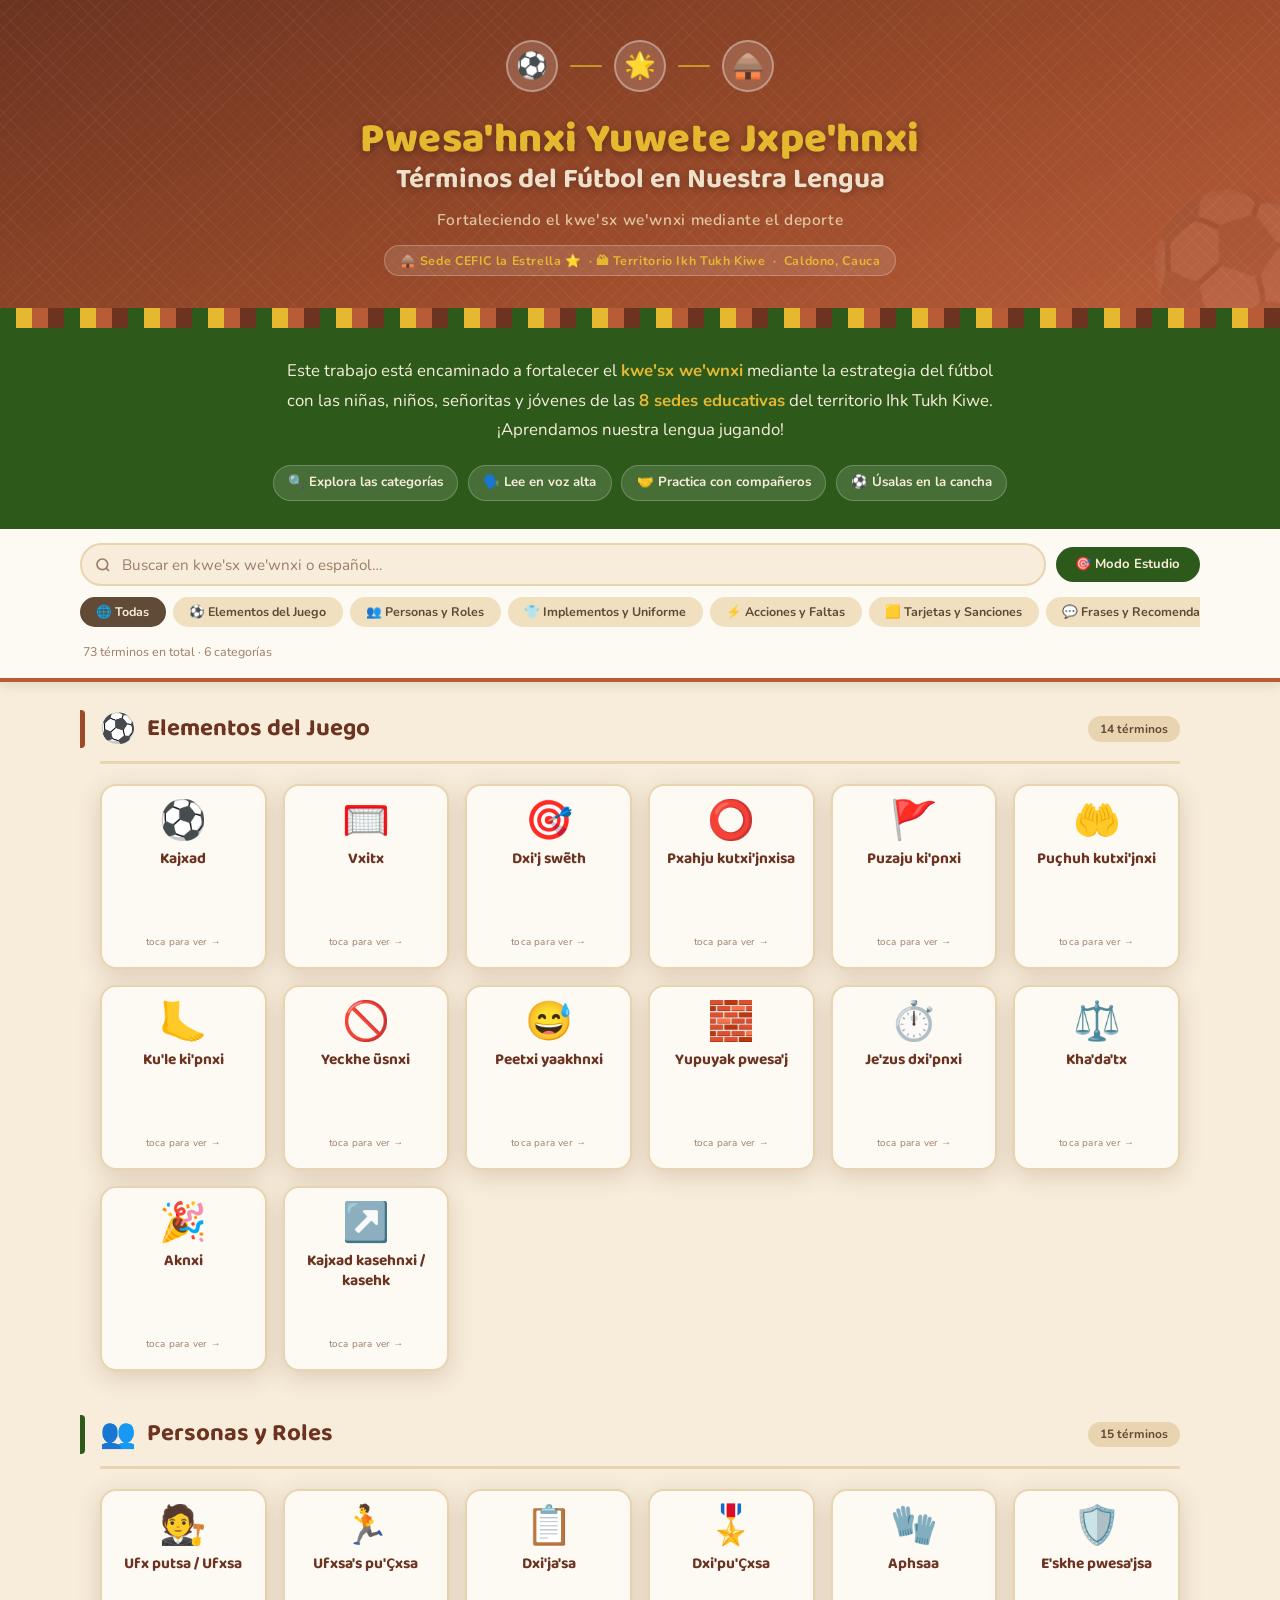
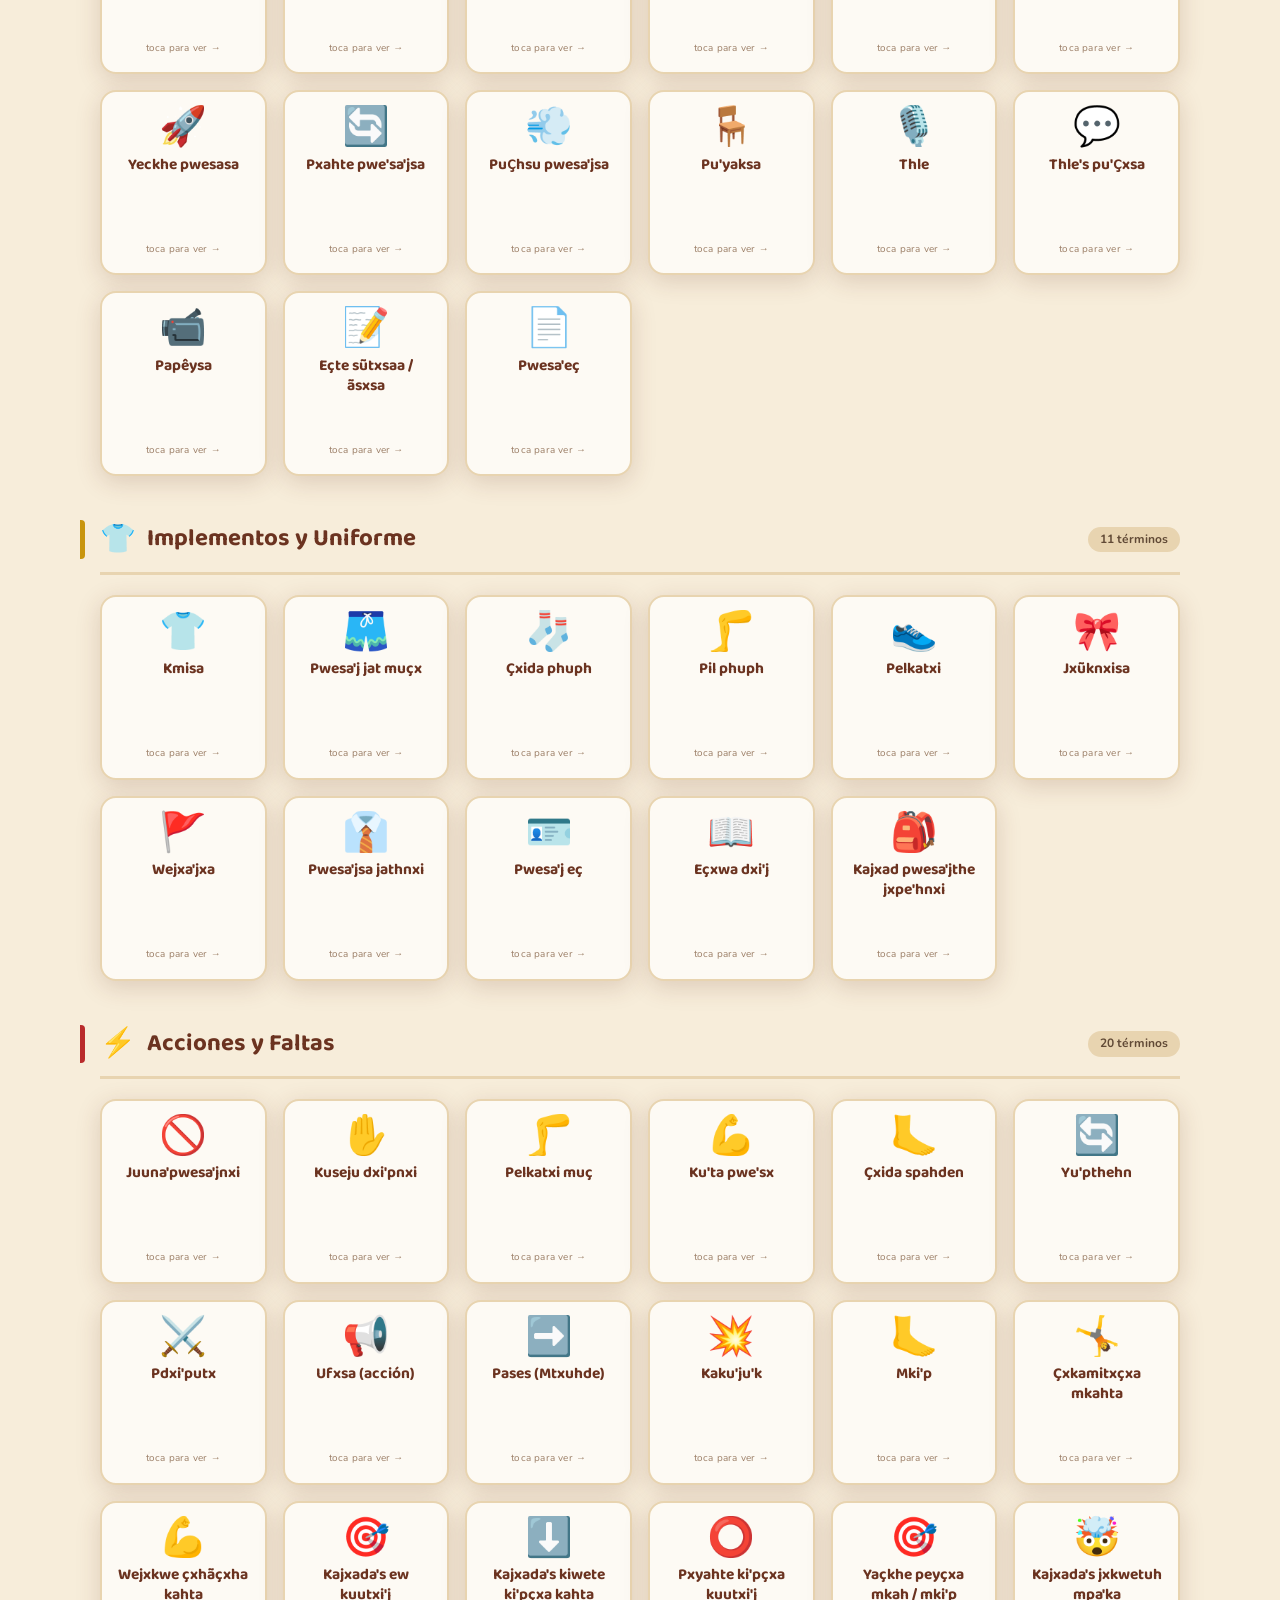
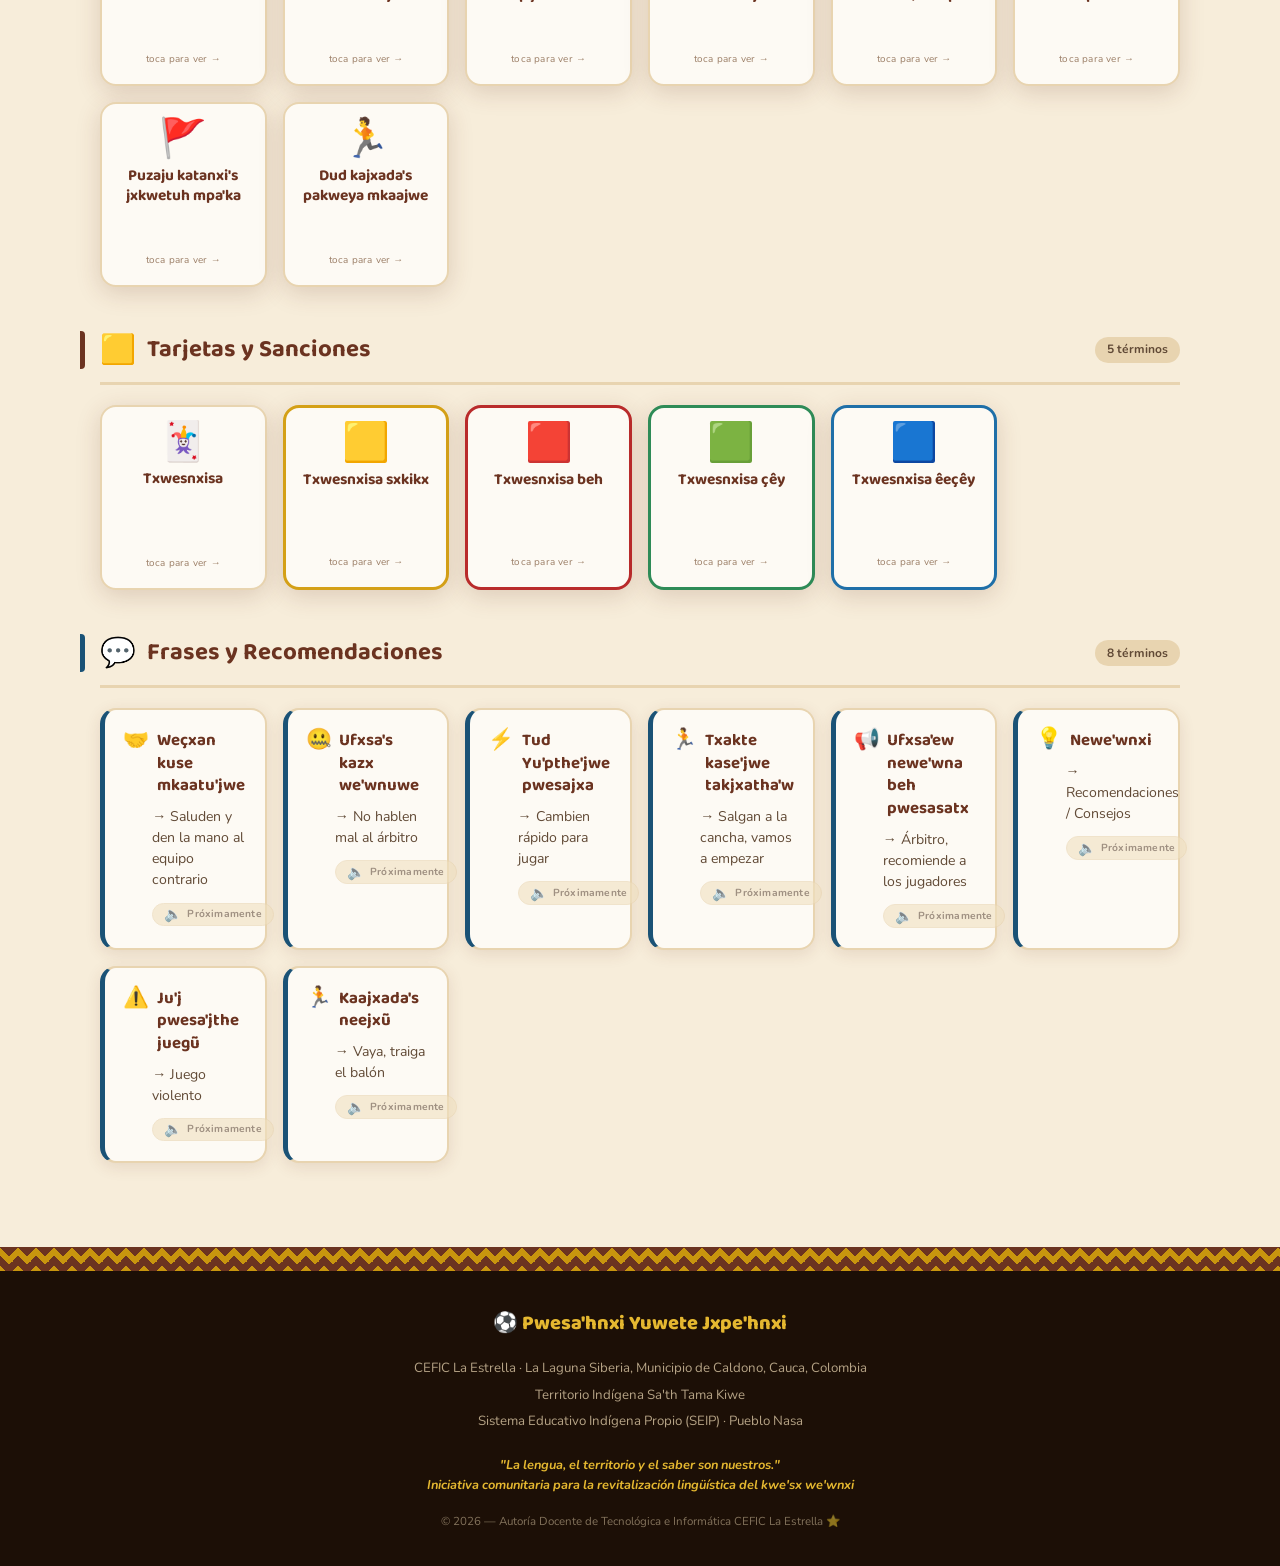
==== commit 3f5827a2: "Update index.html" ====
--- a/index.html
+++ b/index.html
@@ -31,9 +31,9 @@
       <div class="header-emblemas">
         <div class="emblema" title="Fútbol" aria-hidden="true">⚽</div>
         <div class="emblema-linea" aria-hidden="true"></div>
-        <div class="emblema" title="Pueblo Nasa" aria-hidden="true">🌿</div>
+        <div class="emblema" title="Pueblo Nasa" aria-hidden="true">🌟</div>
         <div class="emblema-linea" aria-hidden="true"></div>
-        <div class="emblema" title="CEFIC La Estrella" aria-hidden="true">🏫</div>
+        <div class="emblema" title="CEFIC La Estrella" aria-hidden="true">🛖</div>
       </div>
 
       <h1 class="titulo-principal">
